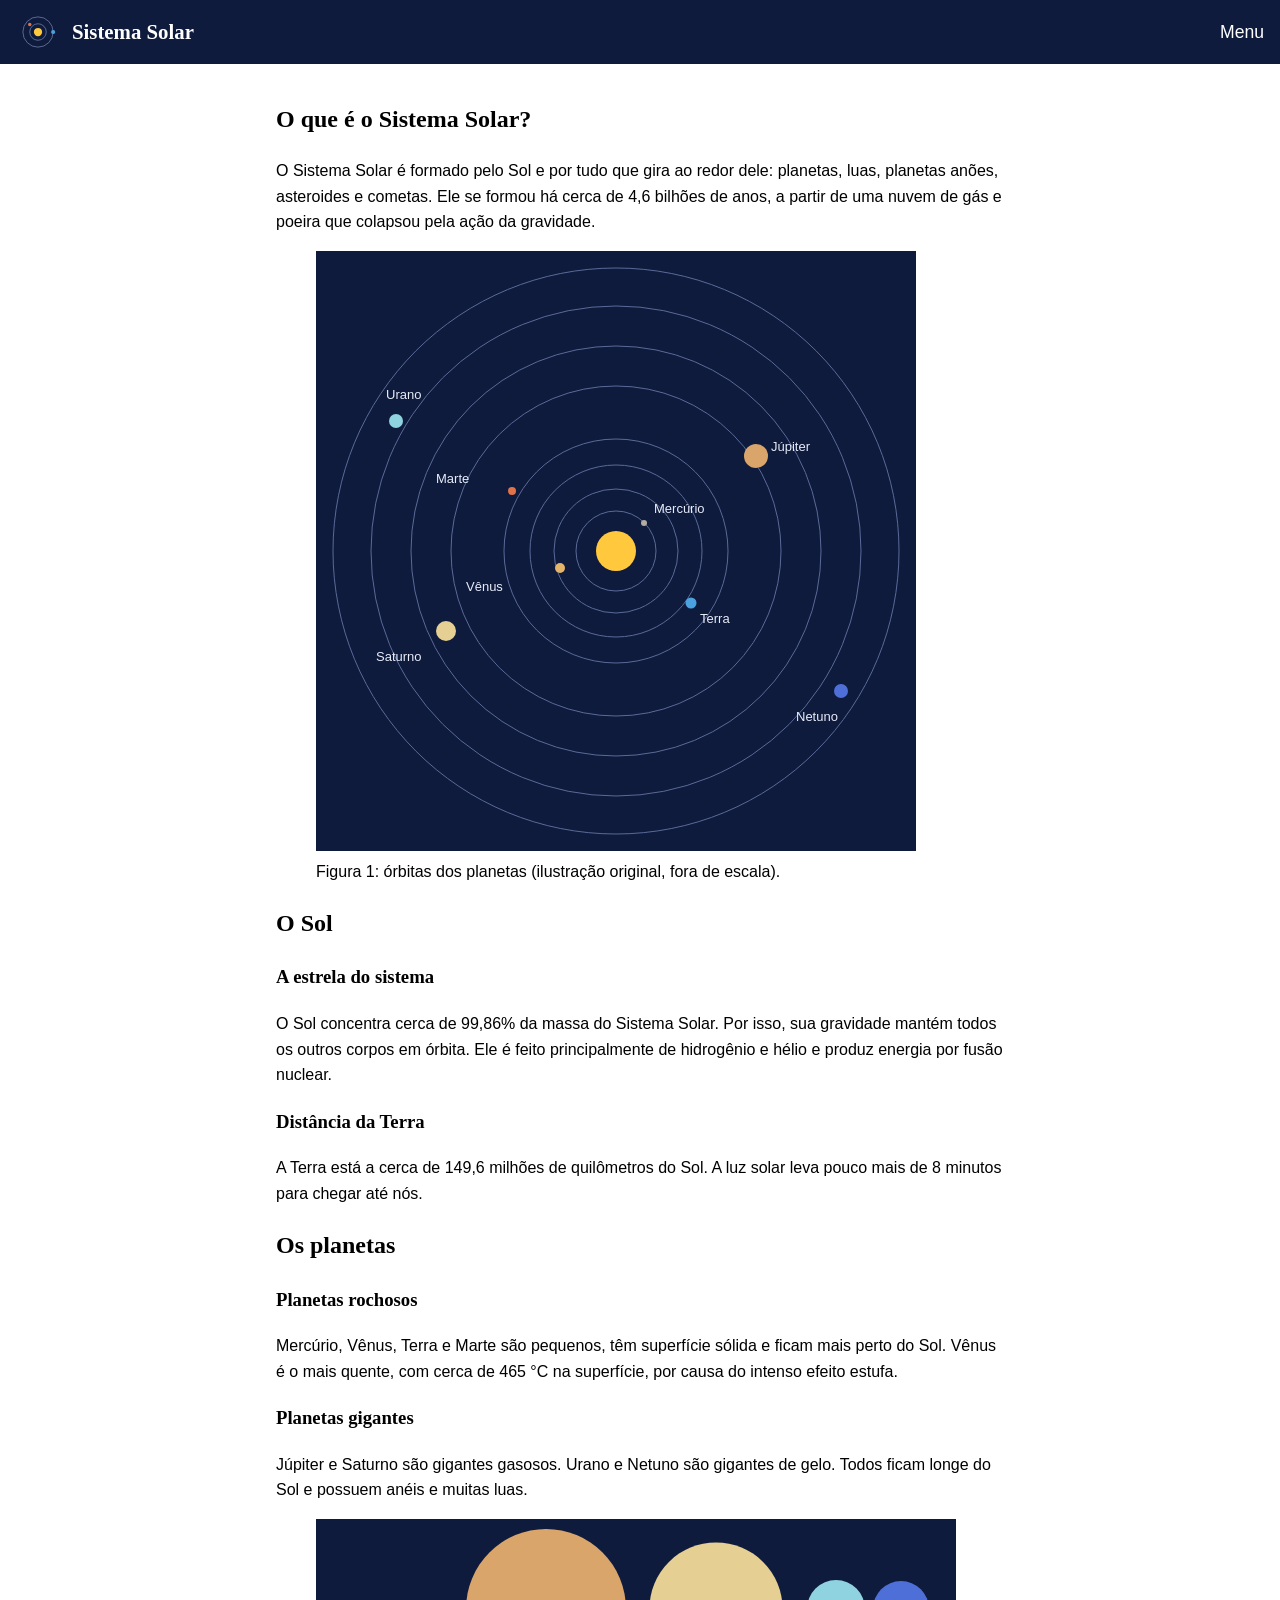
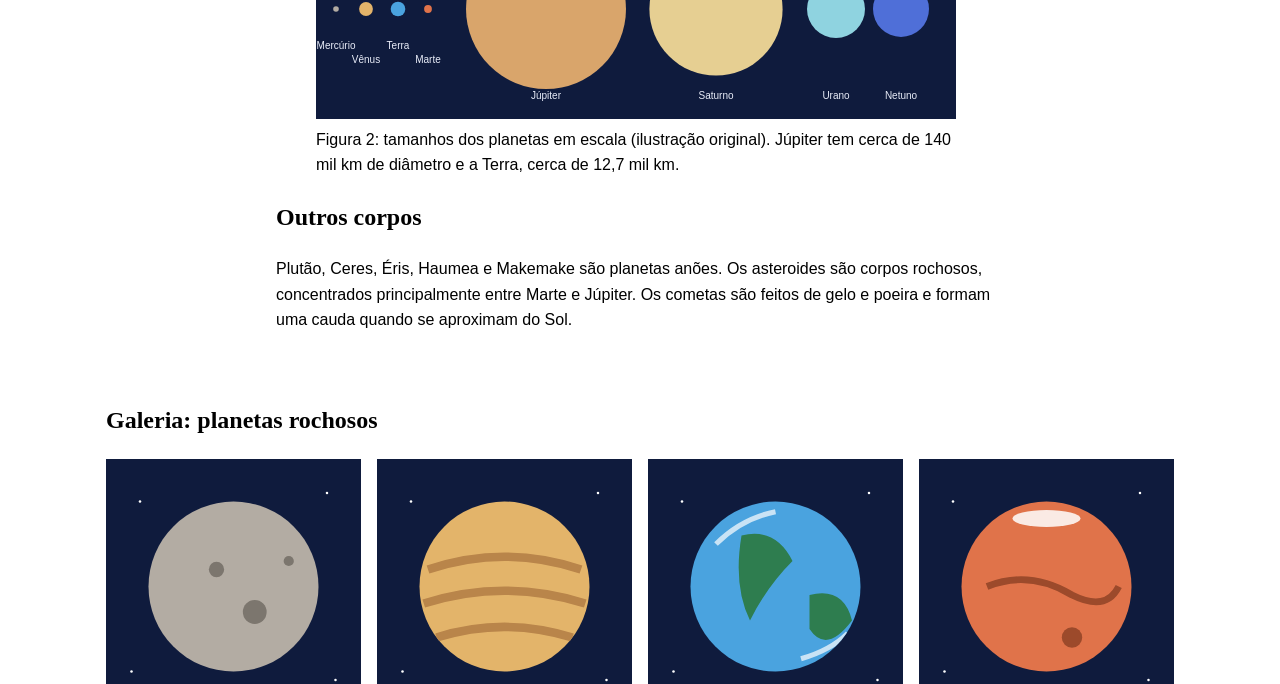
==== index.html @ 923bab6b "Add initial index.html with redirect link" ====
<!DOCTYPE html>
<html lang="pt-BR">
<head>
  <meta charset="utf-8">
  <meta http-equiv="refresh" content="0; url=html/index.html">
  <title>Sistema Solar</title>
</head>
<body>
  <p><a href="html/index.html">Clique aqui para abrir o site</a></p>
</body>
</html>
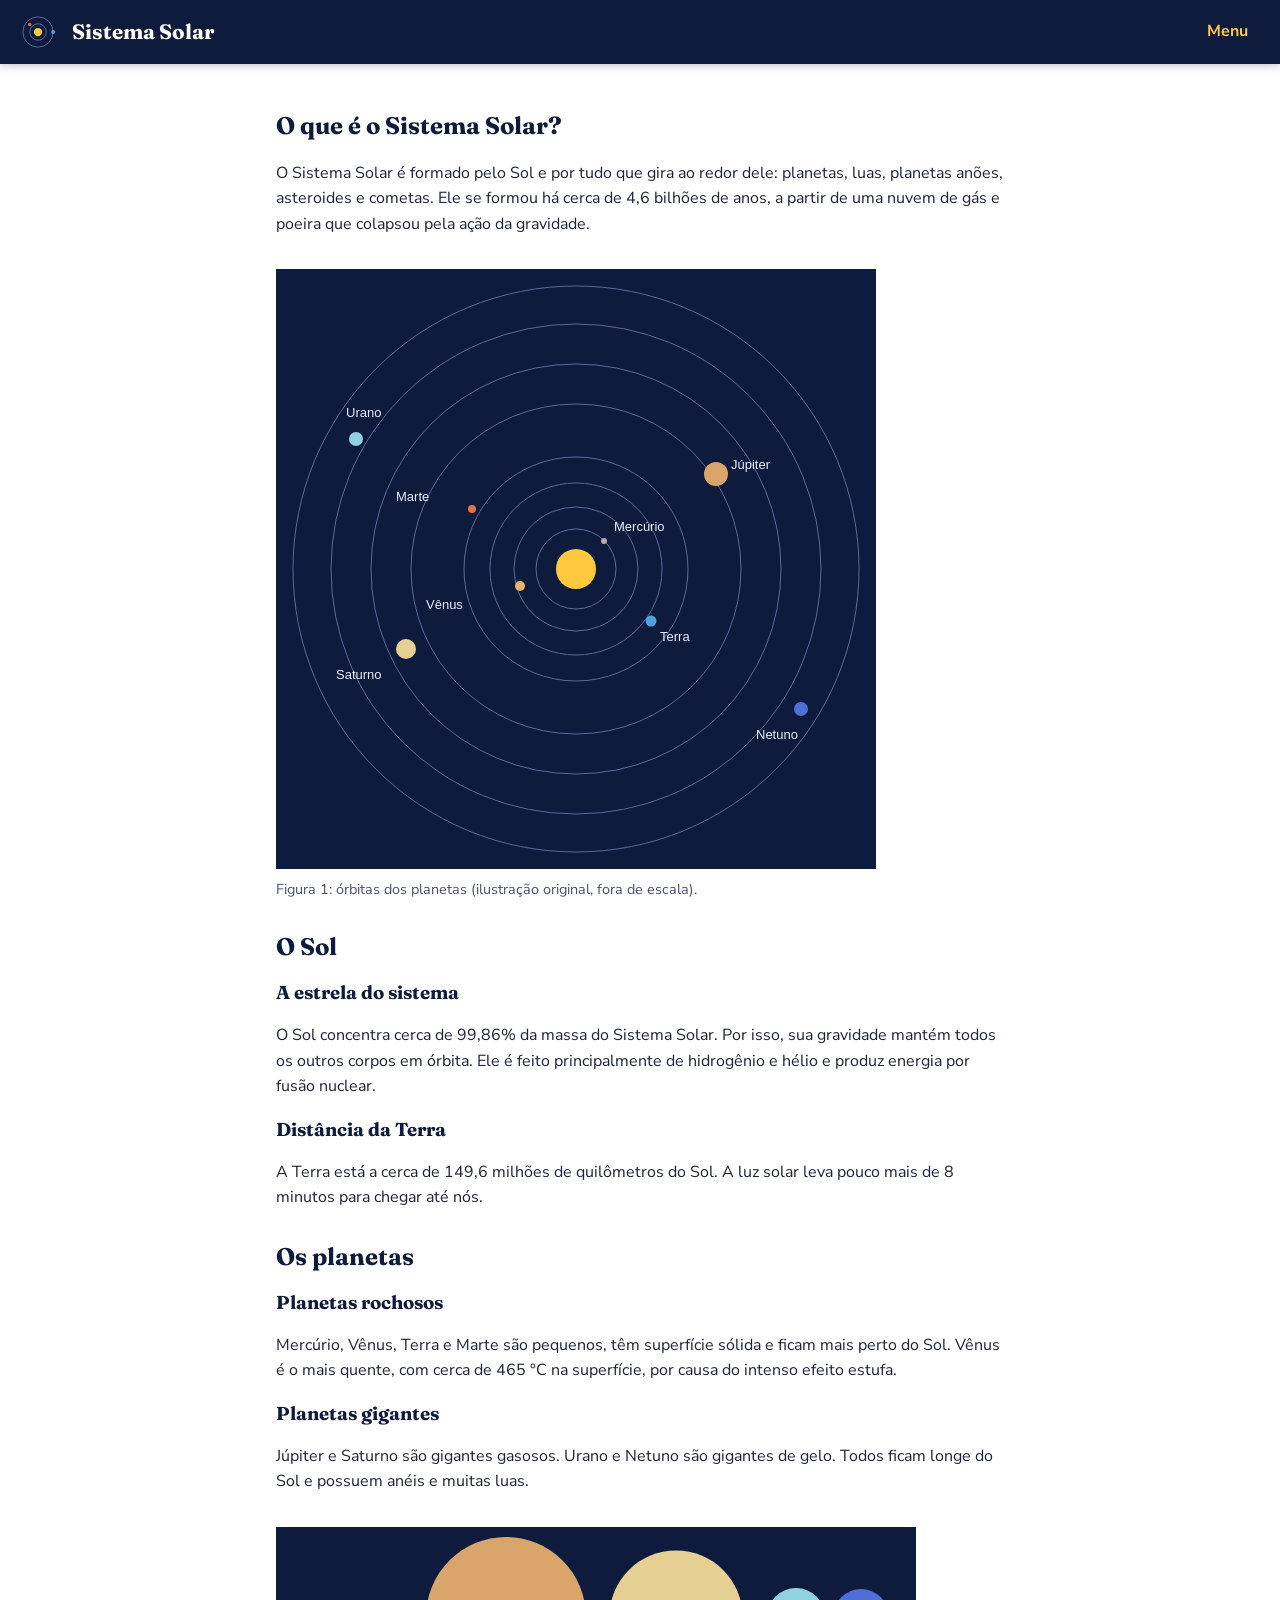
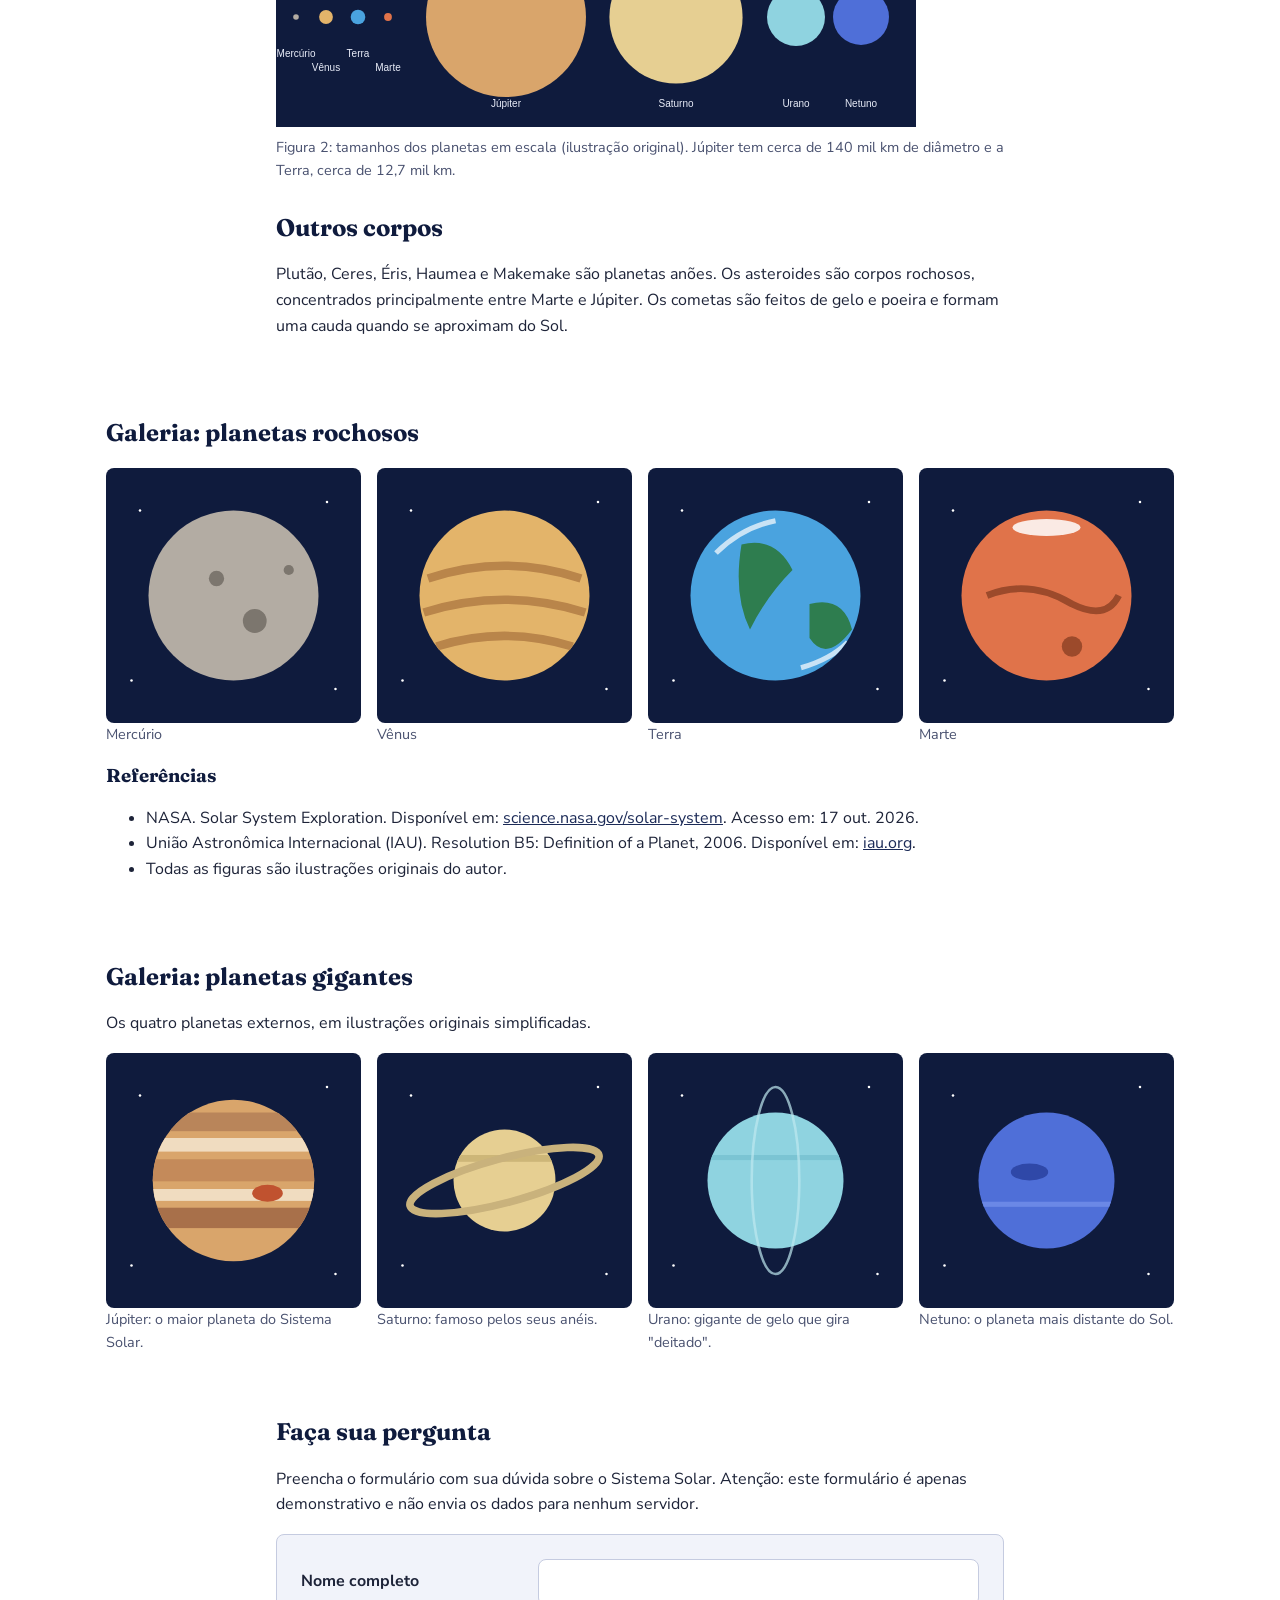
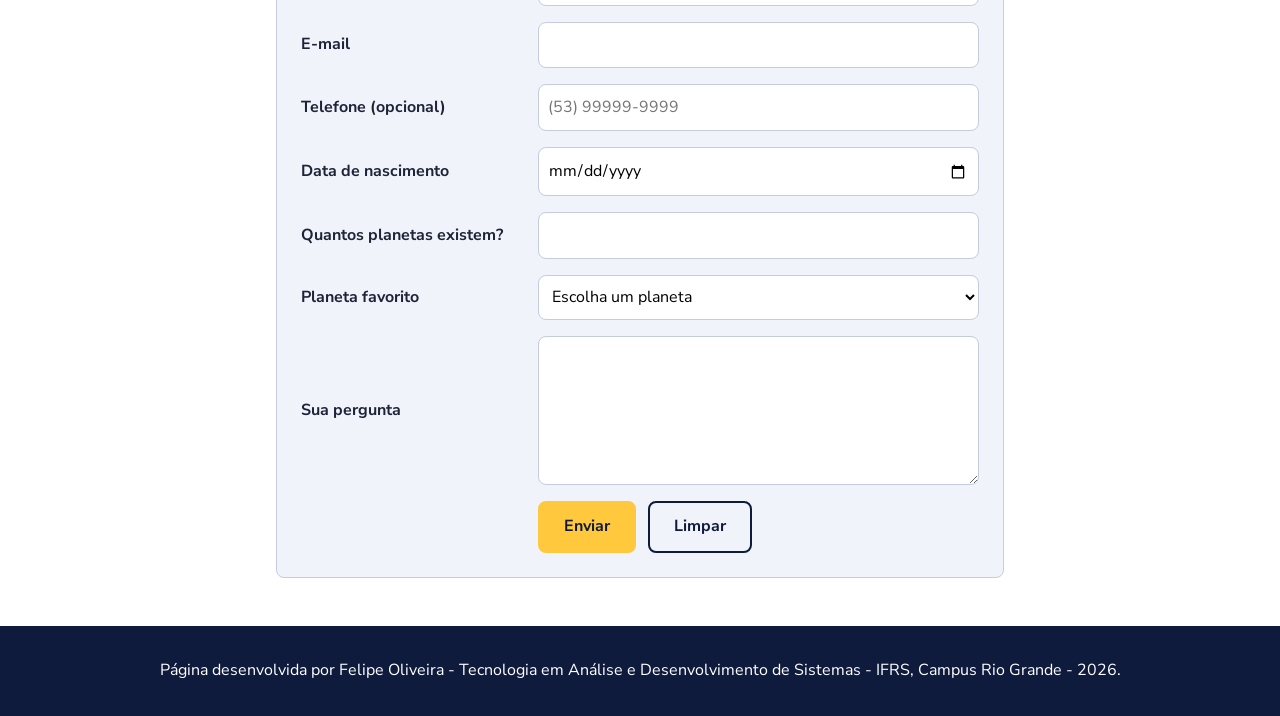
==== commit 25a47c9c: "Add files via upload" ====
--- a/index.html
+++ b/index.html
@@ -1,11 +1,179 @@
 <!DOCTYPE html>
 <html lang="pt-BR">
 <head>
-  <meta charset="utf-8">
-  <meta http-equiv="refresh" content="0; url=html/index.html">
-  <title>Sistema Solar</title>
+  <meta charset="UTF-8">
+  <meta name="viewport" content="width=device-width, initial-scale=1">
+  <title>Sistema Solar: Sol, planetas e galerias | Página educativa</title>
+  <meta name="description" content="Página educativa sobre o Sistema Solar: aprenda sobre o Sol, os oito planetas e outros corpos celestes, veja galerias de imagens e envie sua pergunta.">
+  <meta name="author" content="Felipe Oliveira">
+  <meta name="robots" content="index, follow">
+  <link rel="icon" type="image/svg+xml" href="images/logo.svg">
+
+  <meta property="og:title" content="Sistema Solar: Sol, planetas e galerias">
+  <meta property="og:description" content="Aprenda sobre o Sol, os oito planetas e outros corpos do Sistema Solar.">
+  <meta property="og:type" content="website">
+  <meta property="og:url" content="https://CredifyStore.github.io/site-designe-de-interfaces/">
+  <meta property="og:image" content="https://CredifyStore.github.io/site-designe-de-interfaces/images/og-imagem.png">
+  <meta property="og:locale" content="pt_BR">
+
+  <meta name="twitter:card" content="summary_large_image">
+  <meta name="twitter:title" content="Sistema Solar: Sol, planetas e galerias">
+  <meta name="twitter:description" content="Aprenda sobre o Sol, os oito planetas e outros corpos do Sistema Solar.">
+  <meta name="twitter:image" content="https://CredifyStore.github.io/site-designe-de-interfaces/images/og-imagem.png">
+
+  <link rel="preconnect" href="https://fonts.googleapis.com">
+  <link rel="preconnect" href="https://fonts.gstatic.com" crossorigin>
+  <link rel="stylesheet" href="https://fonts.googleapis.com/css2?family=Fraunces:wght@700&amp;family=Nunito+Sans:wght@400;700&amp;display=swap">
+  <link rel="stylesheet" href="css/modern-normalize.css">
+  <link rel="stylesheet" href="css/style.css">
 </head>
 <body>
-  <p><a href="html/index.html">Clique aqui para abrir o site</a></p>
+
+  <header class="cabecalho">
+    <img src="images/logo.svg" alt="Logotipo do site: um Sol com órbitas" width="44" height="44">
+    <h1>Sistema Solar</h1>
+    <nav class="menu" aria-label="Menu principal">
+      <input type="checkbox" id="menu-toggle" class="menu-toggle">
+      <label for="menu-toggle" class="menu-botao">Menu</label>
+      <ul class="menu-lista">
+        <li><a href="#conteudo">O Sistema Solar</a></li>
+        <li><a href="#galeria">Planetas rochosos</a></li>
+        <li><a href="#galeria-gigantes">Planetas gigantes</a></li>
+        <li><a href="#formulario">Pergunte</a></li>
+      </ul>
+    </nav>
+  </header>
+
+  <main>
+    <section id="conteudo" class="secao">
+      <h2>O que é o Sistema Solar?</h2>
+      <p>O Sistema Solar é formado pelo Sol e por tudo que gira ao redor dele: planetas, luas, planetas anões, asteroides e cometas. Ele se formou há cerca de 4,6 bilhões de anos, a partir de uma nuvem de gás e poeira que colapsou pela ação da gravidade.</p>
+
+      <figure>
+        <img src="images/orbitas.svg" alt="Órbitas dos oito planetas ao redor do Sol" width="600" height="600">
+        <figcaption>Figura 1: órbitas dos planetas (ilustração original, fora de escala).</figcaption>
+      </figure>
+
+      <h2>O Sol</h2>
+      <h3>A estrela do sistema</h3>
+      <p>O Sol concentra cerca de 99,86% da massa do Sistema Solar. Por isso, sua gravidade mantém todos os outros corpos em órbita. Ele é feito principalmente de hidrogênio e hélio e produz energia por fusão nuclear.</p>
+      <h3>Distância da Terra</h3>
+      <p>A Terra está a cerca de 149,6 milhões de quilômetros do Sol. A luz solar leva pouco mais de 8 minutos para chegar até nós.</p>
+
+      <h2>Os planetas</h2>
+      <h3>Planetas rochosos</h3>
+      <p>Mercúrio, Vênus, Terra e Marte são pequenos, têm superfície sólida e ficam mais perto do Sol. Vênus é o mais quente, com cerca de 465 °C na superfície, por causa do intenso efeito estufa.</p>
+      <h3>Planetas gigantes</h3>
+      <p>Júpiter e Saturno são gigantes gasosos. Urano e Netuno são gigantes de gelo. Todos ficam longe do Sol e possuem anéis e muitas luas.</p>
+
+      <figure>
+        <img src="images/tamanhos.svg" alt="Comparação dos tamanhos dos oito planetas" width="640" height="200">
+        <figcaption>Figura 2: tamanhos dos planetas em escala (ilustração original). Júpiter tem cerca de 140 mil km de diâmetro e a Terra, cerca de 12,7 mil km.</figcaption>
+      </figure>
+
+      <h2>Outros corpos</h2>
+      <p>Plutão, Ceres, Éris, Haumea e Makemake são planetas anões. Os asteroides são corpos rochosos, concentrados principalmente entre Marte e Júpiter. Os cometas são feitos de gelo e poeira e formam uma cauda quando se aproximam do Sol.</p>
+    </section>
+
+    <section id="galeria" class="secao secao-larga">
+      <h2>Galeria: planetas rochosos</h2>
+      <div class="galeria-flex">
+        <figure>
+          <img src="images/mercurio.svg" alt="Ilustração de Mercúrio, um planeta cinza com crateras" width="300" height="300" loading="lazy">
+          <figcaption>Mercúrio</figcaption>
+        </figure>
+        <figure>
+          <img src="images/venus.svg" alt="Ilustração de Vênus, um planeta amarelado coberto de nuvens" width="300" height="300" loading="lazy">
+          <figcaption>Vênus</figcaption>
+        </figure>
+        <figure>
+          <img src="images/terra.svg" alt="Ilustração da Terra, com oceanos, continentes e nuvens" width="300" height="300" loading="lazy">
+          <figcaption>Terra</figcaption>
+        </figure>
+        <figure>
+          <img src="images/marte.svg" alt="Ilustração de Marte, um planeta avermelhado com calota polar" width="300" height="300" loading="lazy">
+          <figcaption>Marte</figcaption>
+        </figure>
+      </div>
+
+      <h3>Referências</h3>
+      <ul class="referencias">
+        <li>NASA. Solar System Exploration. Disponível em: <a href="https://science.nasa.gov/solar-system/" target="_blank" rel="noopener noreferrer">science.nasa.gov/solar-system</a>. Acesso em: 17 out. 2026.</li>
+        <li>União Astronômica Internacional (IAU). Resolution B5: Definition of a Planet, 2006. Disponível em: <a href="https://www.iau.org" target="_blank" rel="noopener noreferrer">iau.org</a>.</li>
+        <li>Todas as figuras são ilustrações originais do autor.</li>
+      </ul>
+    </section>
+
+    <section id="galeria-gigantes" class="secao secao-larga">
+      <h2>Galeria: planetas gigantes</h2>
+      <p>Os quatro planetas externos, em ilustrações originais simplificadas.</p>
+      <div class="galeria-grid">
+        <figure>
+          <img src="images/jupiter.svg" alt="Ilustração de Júpiter, com faixas marrons e a Grande Mancha Vermelha" width="300" height="300" loading="lazy">
+          <figcaption>Júpiter: o maior planeta do Sistema Solar.</figcaption>
+        </figure>
+        <figure>
+          <img src="images/saturno.svg" alt="Ilustração de Saturno, de cor dourada, com seus anéis" width="300" height="300" loading="lazy">
+          <figcaption>Saturno: famoso pelos seus anéis.</figcaption>
+        </figure>
+        <figure>
+          <img src="images/urano.svg" alt="Ilustração de Urano, um planeta azul-claro com anéis verticais" width="300" height="300" loading="lazy">
+          <figcaption>Urano: gigante de gelo que gira "deitado".</figcaption>
+        </figure>
+        <figure>
+          <img src="images/netuno.svg" alt="Ilustração de Netuno, um planeta azul-escuro com uma mancha" width="300" height="300" loading="lazy">
+          <figcaption>Netuno: o planeta mais distante do Sol.</figcaption>
+        </figure>
+      </div>
+    </section>
+
+    <section id="formulario" class="secao">
+      <h2>Faça sua pergunta</h2>
+      <p>Preencha o formulário com sua dúvida sobre o Sistema Solar. Atenção: este formulário é apenas demonstrativo e não envia os dados para nenhum servidor.</p>
+
+      <form class="formulario">
+        <label for="nome">Nome completo</label>
+        <input type="text" id="nome" name="nome" required maxlength="60" autocomplete="name">
+
+        <label for="email">E-mail</label>
+        <input type="email" id="email" name="email" required autocomplete="email">
+
+        <label for="telefone">Telefone (opcional)</label>
+        <input type="tel" id="telefone" name="telefone" placeholder="(53) 99999-9999" autocomplete="tel">
+
+        <label for="nascimento">Data de nascimento</label>
+        <input type="date" id="nascimento" name="nascimento" min="1900-01-01" max="2026-11-26">
+
+        <label for="planetas">Quantos planetas existem?</label>
+        <input type="number" id="planetas" name="planetas" min="1" max="20">
+
+        <label for="favorito">Planeta favorito</label>
+        <select id="favorito" name="favorito">
+          <option value="">Escolha um planeta</option>
+          <option>Mercúrio</option>
+          <option>Vênus</option>
+          <option>Terra</option>
+          <option>Marte</option>
+          <option>Júpiter</option>
+          <option>Saturno</option>
+          <option>Urano</option>
+          <option>Netuno</option>
+        </select>
+
+        <label for="pergunta">Sua pergunta</label>
+        <textarea id="pergunta" name="pergunta" rows="5" required maxlength="500"></textarea>
+
+        <div class="botoes">
+          <button type="submit">Enviar</button>
+          <button type="reset" class="botao-secundario">Limpar</button>
+        </div>
+      </form>
+    </section>
+  </main>
+
+  <footer class="rodape">
+    <p>Página desenvolvida por Felipe Oliveira - Tecnologia em Análise e Desenvolvimento de Sistemas - IFRS, Campus Rio Grande - 2026.</p>
+  </footer>
+
 </body>
 </html>
--- a/css/style.css
+++ b/css/style.css
@@ -0,0 +1,259 @@
+:root {
+  --cor-fundo: #ffffff;
+  --cor-texto: #1d2338;
+  --cor-principal: #0f1b3d;
+  --cor-menu: #1b2a57;
+  --cor-destaque: #ffc83d;
+  --cor-suave: #f1f3fa;
+  --cor-borda: #c5cbe0;
+  --espaco: 1rem;
+  --altura-topo: 64px;
+  --raio: 8px;
+  --sombra: 0 2px 8px rgba(15, 27, 61, 0.25);
+  --fonte-texto: "Nunito Sans", Arial, sans-serif;
+  --fonte-titulo: Fraunces, Georgia, serif;
+}
+
+html {
+  scroll-padding-top: calc(var(--altura-topo) + var(--espaco));
+}
+
+body {
+  font-family: var(--fonte-texto);
+  line-height: 1.6;
+  color: var(--cor-texto);
+  background: var(--cor-fundo);
+  padding-top: var(--altura-topo);
+}
+
+h1, h2, h3 {
+  font-family: var(--fonte-titulo);
+  color: var(--cor-principal);
+  line-height: 1.2;
+}
+
+h2 {
+  margin-top: 2rem;
+}
+
+img {
+  max-width: 100%;
+  height: auto;
+}
+
+a {
+  color: var(--cor-menu);
+}
+
+.cabecalho {
+  position: fixed;
+  top: 0;
+  left: 0;
+  z-index: 10;
+  width: 100%;
+  height: var(--altura-topo);
+  display: flex;
+  align-items: center;
+  padding: 0 var(--espaco);
+  background: var(--cor-principal);
+  box-shadow: var(--sombra);
+}
+
+.cabecalho h1 {
+  margin: 0 0 0 0.75rem;
+  font-size: 1.3rem;
+  color: white;
+}
+
+.menu {
+  margin-left: auto;
+}
+
+.menu-toggle {
+  position: absolute;
+  opacity: 0;
+}
+
+.menu-botao {
+  display: block;
+  padding: 0.5rem 1rem;
+  color: var(--cor-destaque);
+  font-weight: 700;
+  cursor: pointer;
+}
+
+.menu-toggle:focus-visible + .menu-botao {
+  outline: 2px solid var(--cor-destaque);
+}
+
+.menu-lista {
+  display: none;
+  position: absolute;
+  top: var(--altura-topo);
+  right: 0;
+  width: 100%;
+  max-width: 320px;
+  margin: 0;
+  padding: 0;
+  list-style: none;
+  background: var(--cor-menu);
+  box-shadow: var(--sombra);
+}
+
+.menu-toggle:checked ~ .menu-lista {
+  display: block;
+}
+
+.menu-lista a {
+  display: block;
+  padding: 1rem 2rem;
+  color: white;
+  text-decoration: none;
+}
+
+.menu-lista a:hover,
+.menu-lista a:focus-visible {
+  background: var(--cor-destaque);
+  color: var(--cor-principal);
+}
+
+.secao {
+  max-width: 760px;
+  margin: 0 auto;
+  padding: var(--espaco);
+}
+
+.secao-larga {
+  max-width: 1100px;
+}
+
+figure {
+  margin: 2rem 0;
+}
+
+figcaption {
+  font-size: 0.9rem;
+  color: #4a5270;
+}
+
+.referencias {
+  overflow-wrap: anywhere;
+}
+
+.galeria-flex {
+  display: flex;
+  flex-wrap: wrap;
+  gap: var(--espaco);
+}
+
+.galeria-flex figure {
+  flex: 1 1 220px;
+  min-width: 0;
+  margin: 0;
+}
+
+.galeria-grid {
+  display: grid;
+  grid-template-columns: repeat(auto-fit, minmax(220px, 1fr));
+  gap: var(--espaco);
+}
+
+.galeria-grid figure {
+  margin: 0;
+}
+
+.galeria-flex img,
+.galeria-grid img {
+  display: block;
+  width: 100%;
+  aspect-ratio: 1 / 1;
+  object-fit: cover;
+  border-radius: var(--raio);
+  transition: transform 0.2s;
+}
+
+.galeria-flex img:hover,
+.galeria-grid img:hover {
+  transform: scale(1.03);
+}
+
+.formulario {
+  display: grid;
+  grid-template-columns: 1fr 2fr;
+  gap: var(--espaco);
+  align-items: center;
+  padding: 1.5rem;
+  background: var(--cor-suave);
+  border: 1px solid var(--cor-borda);
+  border-radius: var(--raio);
+}
+
+.formulario label {
+  font-weight: 700;
+}
+
+.formulario input,
+.formulario select,
+.formulario textarea {
+  width: 100%;
+  padding: 0.6rem;
+  font: inherit;
+  border: 1px solid var(--cor-borda);
+  border-radius: var(--raio);
+  background: white;
+}
+
+.formulario textarea {
+  resize: vertical;
+}
+
+.formulario input:focus,
+.formulario select:focus,
+.formulario textarea:focus {
+  outline: 2px solid var(--cor-menu);
+}
+
+.botoes {
+  grid-column: 2;
+  display: flex;
+  flex-wrap: wrap;
+  gap: 0.75rem;
+}
+
+.formulario button {
+  padding: 0.7rem 1.5rem;
+  font: inherit;
+  font-weight: 700;
+  color: var(--cor-principal);
+  background: var(--cor-destaque);
+  border: 2px solid var(--cor-destaque);
+  border-radius: var(--raio);
+  cursor: pointer;
+}
+
+.formulario .botao-secundario {
+  color: var(--cor-principal);
+  background: transparent;
+  border-color: var(--cor-principal);
+}
+
+.rodape {
+  margin-top: 2rem;
+  padding: var(--espaco);
+  text-align: center;
+  color: white;
+  background: var(--cor-principal);
+}
+
+@media (max-width: 600px) {
+  .formulario {
+    grid-template-columns: 1fr;
+    gap: 0.4rem;
+    padding: var(--espaco);
+  }
+
+  .botoes {
+    grid-column: 1;
+    margin-top: var(--espaco);
+  }
+}
